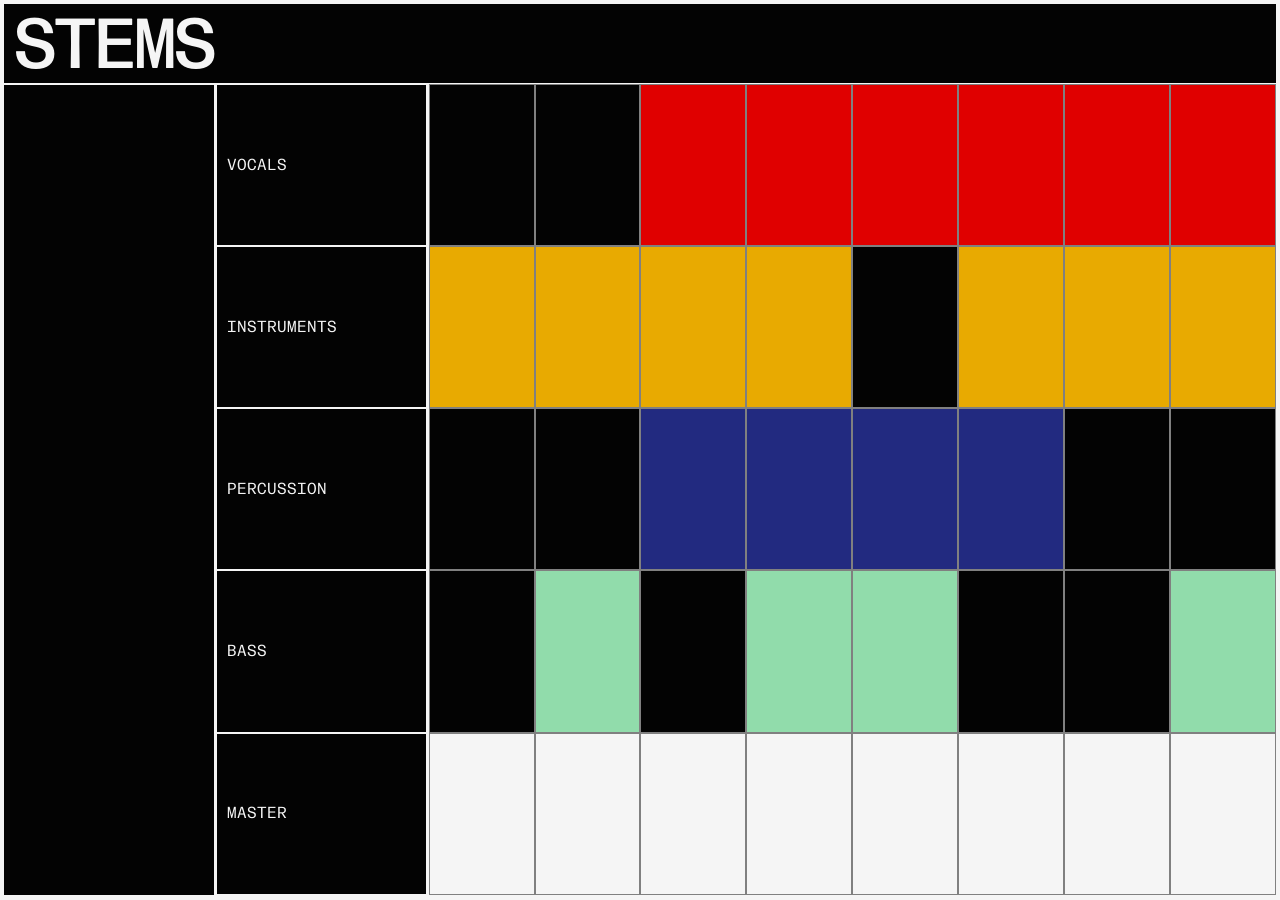
==== index.html @ d7343135 "Update and rename home.html to index.html" ====
<!DOCTYPE html>
<html lang="en">
    <head>
        <title>STEMS</title>
        <link rel="stylesheet" href="stylehome.css">
    </head>
    <body>
        <div class="grid">
            <div class="head">
                <div class="home"><span><a href="index.html">STEMS</a></span></div>
            </div>
            <div class="plugins"></div>
            <div class="tracks">
                <div class="VOC"><a href="vocals.html">VOCALS</a></div>
                <div class="INS"><a href="instruments.html">INSTRUMENTS</a></div>
                <div class="PER">PERCUSSION</div>
                <div class="BAS">BASS</div>
                <div class="MAS">MASTER</div>
            </div>
            <div class="regions">
                <div class="r1"></div>
                <div class="r2"></div>
                <div class="r3"></div>
                <div class="r4"></div>
                <div class="r5"></div>
                <div class="r6"></div>
                <div class="r7"></div>
                <div class="r8"></div>
                <div class="r9"></div>
                <div class="r10"></div>
                <div class="r11"></div>
                <div class="r12"></div>
                <div class="r13"></div>
                <div class="r14"></div>
                <div class="r15"></div>
                <div class="r16"></div>
                <div class="r17"></div>
                <div class="r18"></div>
                <div class="r19"></div>
                <div class="r20"></div>
                <div class="r21"></div>
                <div class="r22"></div>
                <div class="r23"></div>
                <div class="r24"></div>
                <div class="r25"></div>
                <div class="r26"></div>
                <div class="r27"></div>
                <div class="r28"></div>
                <div class="r29"></div>
                <div class="r30"></div>
                <div class="r31"></div>
                <div class="r32"></div>
                <div class="r33"></div>
                <div class="r34"></div>
                <div class="r35"></div>
                <div class="r36"></div>
                <div class="r37"></div>
                <div class="r38"></div>
                <div class="r39"></div>
                <div class="r40"></div>
            </div>
        </div>
    </body>
</html>
---- stylehome.css ----
body {
    background-color: whitesmoke;
    color: whitesmoke;
    font-family: "Mono Regular";
    margin: 1px;
    overflow: hidden;
}
@font-face {
  font-family: 'Mono Medium';
  src: url('FormaDJRMono-Medium-Testing.otf') format('opentype');
  font-style: normal;
}
@font-face {
  font-family: 'Mono Regular';
  src: url('FormaDJRMono-Regular-Testing.otf') format('opentype');
  font-style: normal;
}
.grid {
    display: grid;
    background-color:#030303;
    grid-template-columns: repeat(6, 1fr);
    grid-template-rows: 80px 1fr;
    grid-column-gap: 0px;
    grid-row-gap: 0px;
    border: 2px solid whitesmoke; 
    height: 99.2vh;
}
a:link, a:visited, a:hover, a:active {
  text-decoration: none;
  color: inherit;
}
.head {
    border: 1px solid whitesmoke;
    height: 80px;
    color: whitesmoke;
    grid-column: 1 / 10;
    font-family: 'Mono Medium';
    font-size: 53pt;
    letter-spacing: -2px;
    padding-left: 10px;
    align-content: center;
}
.home span:hover {
    color:#e8aa01;
    user-select: none;
}
.plugins {
    border: 1px solid whitesmoke;
    height: 1fr;
    grid-row: 2 / 13
}
.tracks {
    border: 1px solid whitesmoke;
    height: 1fr;
    grid-area: 2 / 2 / 13 / 3;
}
.tracks {
    display: grid;
    grid-template-rows: repeat(5, 1fr);
    user-select: none;
}
    .VOC {
        border: 1px solid whitesmoke;
        align-content: center;
        padding-left: 10px;
    }
    .INS {
        border: 1px solid whitesmoke;
        align-content: center;
        padding-left: 10px;
    }
    .PER {
        border: 1px solid whitesmoke;
        align-content: center;
        padding-left: 10px;
    }
    .BAS {
        border: 1px solid whitesmoke;
        align-content: center;
        padding-left: 10px;
    }
    .MAS {
        border: 1px solid whitesmoke;
        align-content: center;
        padding-left: 10px;
    }
.regions {
    border: 1px solid whitesmoke;
    height: 1fr;
    grid-area: 2 / 3 / 13 / 7
}
.regions {
    display: grid;
    grid-template-columns: repeat(8, 1fr);
    grid-template-rows: repeat(5, 1fr);
}
    .r1 {
        border: 1px solid grey;
    }
    .r2 {
        border: 1px solid grey;
    }
    .r3 {
        border: 1px solid grey;
        background-color: #E00000;
    }
    .r4 {
        border: 1px solid grey;
        background-color: #E00000;
    }
    .r5 {
        border: 1px solid grey;
        background-color: #E00000;
    }
    .r6 {
        border: 1px solid grey;
        background-color: #E00000;
    }
    .r7 {
        border: 1px solid grey;
        background-color: #E00000;
    }
    .r8 {
        border: 1px solid grey;
        background-color: #E00000;
    }
    .r9 {
        border: 1px solid grey;
        background-color: #e8aa01;
    }
    .r10 {
        border: 1px solid grey;
        background-color: #e8aa01;
    }
    .r11 {
        border: 1px solid grey;
        background-color: #e8aa01;
    }
    .r12 {
        border: 1px solid grey;
        background-color: #e8aa01;
    }
    .r13 {
        border: 1px solid grey;
    }
    .r14 {
        border: 1px solid grey;
        background-color: #e8aa01;
    }
    .r15 {
        border: 1px solid grey;
        background-color: #e8aa01;
    }
    .r16 {
        border: 1px solid grey;
        background-color: #e8aa01;
    }
    .r17 {
        border: 1px solid grey;
    }
    .r18 {
        border: 1px solid grey;
    }
    .r19 {
        border: 1px solid grey;
        background-color: #222A80;
    }
    .r20 {
        border: 1px solid grey;
        background-color: #222A80;
    }
    .r21 {
        border: 1px solid grey;
        background-color: #222A80;
    }
    .r22 {
        border: 1px solid grey;
        background-color: #222A80;
    }
    .r23 {
        border: 1px solid grey;
    }
    .r24 {
        border: 1px solid grey;
    }
    .r25 {
        border: 1px solid grey;
    }
    .r26 {
        border: 1px solid grey;
        background-color: #91DCAB;
    }
    .r27 {
        border: 1px solid grey;
    }
    .r28 {
        border: 1px solid grey;
        background-color: #91DCAB;
    }
    .r29 {
        border: 1px solid grey;
        background-color: #91DCAB;
    }
    .r30 {
        border: 1px solid grey;
    }
    .r31 {
        border: 1px solid grey;
    }
    .r32 {
        border: 1px solid grey;
        background-color: #91DCAB;
    }
    .r33 {
        border: 1px solid grey;
        background-color: whitesmoke;
    }
    .r34 {
        border: 1px solid grey;
        background-color: whitesmoke;
    }
    .r35 {
        border: 1px solid grey;
        background-color: whitesmoke;
    }
    .r36 {
        border: 1px solid grey;
        background-color: whitesmoke;
    }
    .r37 {
        border: 1px solid grey;
        background-color: whitesmoke;
    }
    .r38 {
        border: 1px solid grey;
        background-color: whitesmoke;
    }
    .r39 {
        border: 1px solid grey;
        background-color: whitesmoke;
    }
    .r40 {
        border: 1px solid grey;
        background-color: whitesmoke;
    }
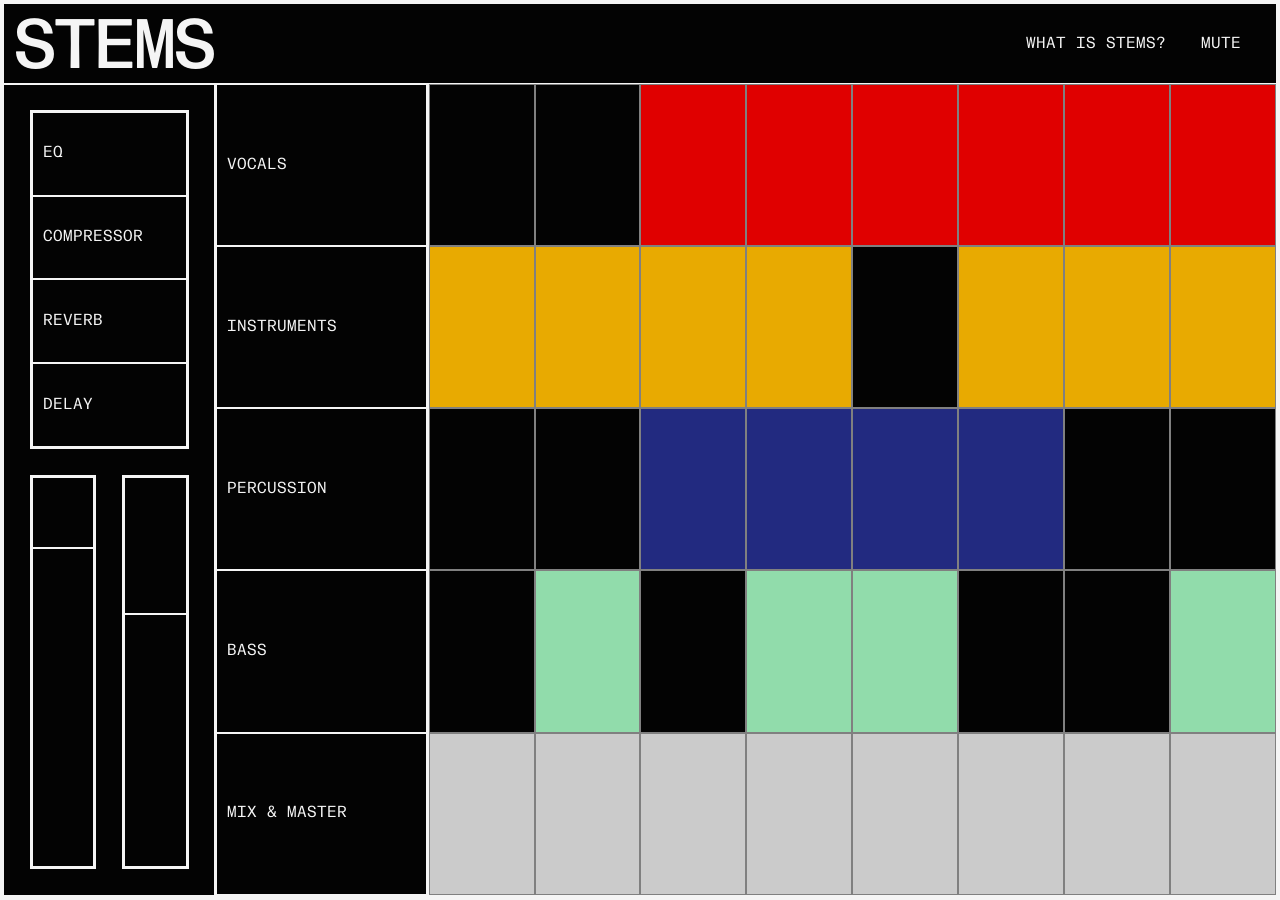
==== commit 2c3613a9: "Add files via upload" ====
--- a/index.html
+++ b/index.html
@@ -2,63 +2,274 @@
 <html lang="en">
     <head>
         <title>STEMS</title>
+        <meta name="viewport" content="width=device-width, initial-scale=1.0">
         <link rel="stylesheet" href="stylehome.css">
+        <link rel="icon" type="image/png" href="illustrations/favicon.png">
     </head>
     <body>
+        <!-- MODAL -->
+        <div id="jsmodal" class="modal">
+            <div class="modal-content">
+                <h1>STEMS</h1>
+                <br>
+                <h2>WHAT IS MUSIC PRODUCTION?</h2>
+                <p>Producing music is the process of bringing a song idea to fruition. It involves writing, composing, recording, arranging, editing, mixing, and mastering. A music producer uses a software called a DAW (Digital Audio Workstation) like Logic Pro or Pro Tools, along with a number of instruments and plugins, real and virtual, to go from a voice memos demo to a polished, distribution-ready track.</p>
+                <br>
+                <h2>AND STEMS?</h2>
+                <p>STEMS aims to help make music production just a little more accessible, providing creators with important knowledge and powerful tools at no barrier of entry.</p>
+                <br>
+                <h2>WHO MADE THIS THING?</h2>
+                <p>This site was thought up, designed, created, coded, (basically everything) by this guy named Linus Belanger who has literally never coded anything in his life. Linus is currently a Graphic Design major at OCAD University — which is why the site looks and feels so damn good. Linus is also a hobby music producer and a member of the up-and-coming experimental pop band "highspeedcrash."</p>
+                <br>
+                <h2>HOW DO I USE IT?</h2>
+                <p>STEMS operates as a web-based archive of free music production resources. The site is arranged like a DAW to help beginners become acquainted with the environment. All the recorded material exists in the large grid on the right, the plugins in the panel on the left, and mixing/mastering at the bottom. Simply click any of the sections to learn more and access the tools.</p>
+                <br>
+                <h3>HAPPY CREATING AND REMEMBER:<br> IF IT SOUNDS GOOD, IT'S RIGHT.</h3>
+                <br>
+            </div>
+        <!-- GRID -->
+        </div>
         <div class="grid">
             <div class="head">
-                <div class="home"><span><a href="index.html">STEMS</a></span></div>
-            </div>
-            <div class="plugins"></div>
+                <div class="home dfHover"><span><a href="index.html" title="This will take you home, but you're already here">STEMS</a></span></div>
+                <div class="links">
+                    <span><a id="jsabout" class="about dfHover" title="It's pretty simple really">WHAT IS STEMS?</a></span>
+                    <span><div id="mute" title="Too much sound for you?">MUTE</div></span>
+                </div>
+            </div>
+            <!-- PLUGINS -->
+            <div class="plugins-panel">
+                <div class="plugins-list">
+                    <a class="eq dfHover" href="eq.html" title="Photoshop Levels and Curves but for sound">EQ</a>
+                    <a class="compressor dfHover" href="compressor.html" title="Compressor? I hardly know her">COMP&shy;<wbr>RESSOR</a>
+                    <a class="reverb dfHover" href="reverb.html" title="I think we need some space">REVERB</a>
+                    <a class="delay dfHover" href="delay.html" title="Echo ᴱᶜʰᵒ  ᴱᶜʰᵒ">DELAY</a>
+                </div>
+                <div class="meters1">
+                    <div class="m1"></div>
+                    <div class="m2 dfHover" title="Visual volume slider (I'm not experienced enough to make this do anything)"></div>
+                </div>
+                <div class="meters2">
+                    <div class="m3"></div>
+                    <div class="m4 dfHover" title="Visual volume slider (I'm not experienced enough to make this do anything)"></div>
+                </div>
+            </div>
+            <!-- TRACKS -->
             <div class="tracks">
-                <div class="VOC"><a href="vocals.html">VOCALS</a></div>
-                <div class="INS"><a href="instruments.html">INSTRUMENTS</a></div>
-                <div class="PER">PERCUSSION</div>
-                <div class="BAS">BASS</div>
-                <div class="MAS">MASTER</div>
-            </div>
+                <div class="VOC"><span class="VOCtext vcHover"><a href="vocals.html" title="All the voice bits">VOCALS</a></span></div>
+                <div class="INS"><span class="INStext inHover"><a href="instruments.html" title="Basically everything melodic">INSTRU&shy;<wbr>MENTS</a></span></div>
+                <div class="PER"><span class="PERtext pcHover"><a href="percussion.html" title="You know, drums and stuff">PERCUS&shy;<wbr>SION</a></span></div>
+                <div class="BAS"><span class="BAStext bsHover"><a href="bass.html" title="Subwoofer things">BASS</a></span></div>
+                <div class="MAS"><span class="MAStext dfHover"><a href="master.html" title="Nerdy audio engineering">MIX & MASTER</a></span></div>
+            </div>
+            <!-- REGIONS -->
             <div class="regions">
                 <div class="r1"></div>
                 <div class="r2"></div>
-                <div class="r3"></div>
-                <div class="r4"></div>
-                <div class="r5"></div>
-                <div class="r6"></div>
-                <div class="r7"></div>
-                <div class="r8"></div>
-                <div class="r9"></div>
-                <div class="r10"></div>
-                <div class="r11"></div>
-                <div class="r12"></div>
+                <a href="vocals.html" class="r3 vcHover">
+                    <img class="vocals-image" src="illustrations/vocals.png">
+                </a>
+                <a href="vocals.html" class="r4 vcHover">
+                    <img class="vocals-image" src="illustrations/vocals.png">
+                </a>
+                <a href="vocals.html" class="r5 vcHover">
+                    <img class="vocals-image" src="illustrations/vocals.png">
+                </a>
+                <a href="vocals.html" class="r6 vcHover">
+                    <img class="vocals-image" src="illustrations/vocals.png">
+                </a>
+                <a href="vocals.html" class="r7 vcHover">
+                    <img class="vocals-image" src="illustrations/vocals.png">
+                </a>
+                <a href="vocals.html" class="r8 vcHover">
+                    <img class="vocals-image" src="illustrations/vocals.png">
+                </a>
+                <a href="instruments.html" class="r9 inHover">
+                    <img class="instruments-image" src="illustrations/instruments.png">
+                </a>
+                <a href="instruments.html" class="r10 inHover">
+                    <img class="instruments-image" src="illustrations/instruments.png">
+                </a>
+                <a href="instruments.html" class="r11 inHover">
+                    <img class="instruments-image" src="illustrations/instruments.png">
+                </a>
+                <a href="instruments.html" class="r12 inHover">
+                    <img class="instruments-image" src="illustrations/instruments.png">
+                </a>
                 <div class="r13"></div>
-                <div class="r14"></div>
-                <div class="r15"></div>
-                <div class="r16"></div>
+                <a href="instruments.html" class="r14 inHover">
+                    <img class="instruments-image" src="illustrations/instruments.png">
+                </a>
+                <a href="instruments.html" class="r15 inHover">
+                    <img class="instruments-image" src="illustrations/instruments.png">
+                </a>
+                <a href="instruments.html" class="r16 inHover">
+                    <img class="instruments-image" src="illustrations/instruments.png">
+                </a>
                 <div class="r17"></div>
                 <div class="r18"></div>
-                <div class="r19"></div>
-                <div class="r20"></div>
-                <div class="r21"></div>
-                <div class="r22"></div>
+                <a href="percussion.html" class="r19 pcHover">
+                    <img class="percussion-image" src="illustrations/percussion.png">
+                </a>
+                <a href="percussion.html" class="r20 pcHover">
+                    <img class="percussion-image" src="illustrations/percussion.png">
+                </a>
+                <a href="percussion.html" class="r21 pcHover">
+                    <img class="percussion-image" src="illustrations/percussion.png">
+                </a>
+                <a href="percussion.html" class="r22 pcHover">
+                    <img class="percussion-image" src="illustrations/percussion.png">
+                </a>
                 <div class="r23"></div>
                 <div class="r24"></div>
                 <div class="r25"></div>
-                <div class="r26"></div>
+                <a href="bass.html" class="r26 bsHover">
+                    <img class="bass-image" src="illustrations/bass.png">
+                </a>
                 <div class="r27"></div>
-                <div class="r28"></div>
-                <div class="r29"></div>
+                <a href="bass.html" class="r28 bsHover">
+                    <img class="bass-image" src="illustrations/bass.png">
+                </a>
+                <a href="bass.html" class="r29 bsHover">
+                    <img class="bass-image" src="illustrations/bass.png">
+                </a>
                 <div class="r30"></div>
                 <div class="r31"></div>
-                <div class="r32"></div>
-                <div class="r33"></div>
-                <div class="r34"></div>
-                <div class="r35"></div>
-                <div class="r36"></div>
-                <div class="r37"></div>
-                <div class="r38"></div>
-                <div class="r39"></div>
-                <div class="r40"></div>
+                <a href="bass.html" class="r32 bsHover">
+                    <img class="bass-image" src="illustrations/bass.png">
+                </a>
+                <a href="master.html" class="r33 dfHover">
+                    <img class="master-image" src="illustrations/master.png">
+                </a>
+                <a href="master.html" class="r34 dfHover">
+                    <img class="master-image" src="illustrations/master.png">
+                </a>
+                <a href="master.html" class="r35 dfHover">
+                    <img class="master-image" src="illustrations/master.png">
+                </a>
+                <a href="master.html" class="r36 dfHover">
+                    <img class="master-image" src="illustrations/master.png">
+                </a>
+                <a href="master.html" class="r37 dfHover">
+                    <img class="master-image" src="illustrations/master.png">
+                </a>
+                <a href="master.html" class="r38 dfHover">
+                    <img class="master-image" src="illustrations/master.png">
+                </a>
+                <a href="master.html" class="r39 dfHover">
+                    <img class="master-image" src="illustrations/master.png">
+                </a>
+                <a href="master.html" class="r40 dfHover">
+                    <img class="master-image" src="illustrations/master.png">
+                </a>
             </div>
         </div>
+        <!-- AUDIO -->
+        <audio id="defaultSound" preload="auto">
+            <source src="sfx/default.mp3" type="audio/mp3">
+            Your browser does not support the audio element.
+        </audio>
+        <audio id="vocalsSound" preload="auto">
+            <source src="sfx/vocals.mp3" type="audio/mp3">
+            Your browser does not support the audio element.
+        </audio>
+        <audio id="instrumentsSound" preload="auto">
+            <source src="sfx/instruments.mp3" type="audio/mp3">
+            Your browser does not support the audio element.
+        </audio>
+        <audio id="percussionSound" preload="auto">
+            <source src="sfx/percussion.mp3" type="audio/mp3">
+            Your browser does not support the audio element.
+        </audio>
+        <audio id="bassSound" preload="auto">
+            <source src="sfx/bass.mp3" type="audio/mp3">
+            Your browser does not support the audio element.
+        </audio>
+        <!-- JAVASCRIPT -->
+        <script>
+            var modal = document.getElementById("jsmodal");
+            var btn = document.getElementById("jsabout");
+            btn.onclick = function() {
+            modal.style.display = "block";
+            }
+            window.onclick = function(event) {
+            if (event.target == modal) {
+                modal.style.display = "none";
+            }
+            }
+        </script>
+        <script>
+            const triggerElements1 = document.querySelectorAll('.dfHover');
+            const defaultSound = document.getElementById('defaultSound');
+
+            triggerElements1.forEach(element => {
+                element.addEventListener('mouseenter', () => {
+                    defaultSound.pause();
+                    defaultSound.currentTime = 0;
+                    defaultSound.play();
+                });
+            });
+        </script>
+        <script>
+            const triggerElements2 = document.querySelectorAll('.vcHover');
+            const vocalsSound = document.getElementById('vocalsSound');
+
+            triggerElements2.forEach(element => {
+                element.addEventListener('mouseenter', () => {
+                    vocalsSound.pause();
+                    vocalsSound.currentTime = 0;
+                    vocalsSound.play();
+                });
+            });
+        </script>
+        <script>
+            const triggerElements3 = document.querySelectorAll('.inHover');
+            const instrumentsSound = document.getElementById('instrumentsSound');
+
+            triggerElements3.forEach(element => {
+                element.addEventListener('mouseenter', () => {
+                    instrumentsSound.pause();
+                    instrumentsSound.currentTime = 0;
+                    instrumentsSound.play();
+                });
+            });
+        </script>
+        <script>
+            const triggerElements4 = document.querySelectorAll('.pcHover');
+            const percussionSound = document.getElementById('percussionSound');
+
+            triggerElements4.forEach(element => {
+                element.addEventListener('mouseenter', () => {
+                    percussionSound.pause();
+                    percussionSound.currentTime = 0;
+                    percussionSound.play();
+                });
+            });
+        </script>
+        <script>
+            const triggerElements5 = document.querySelectorAll('.bsHover');
+            const bassSound = document.getElementById('bassSound');
+
+            triggerElements5.forEach(element => {
+                element.addEventListener('mouseenter', () => {
+                    bassSound.pause();
+                    bassSound.currentTime = 0;
+                    bassSound.play();
+                });
+            });
+        </script>
+        <script>
+            const mute = document.getElementById('mute');
+            let isMuted = false;
+
+            mute.addEventListener('click', () => {
+                isMuted = !isMuted;
+
+                document.querySelectorAll('audio').forEach(audio => {
+                    audio.muted = isMuted;
+                });
+                mute.textContent = isMuted ? "UNMUTE" : "MUTE";
+            });
+        </script>
     </body>
-</html>
+</html>
--- a/stylehome.css
+++ b/stylehome.css
@@ -1,10 +1,19 @@
+/* GLOBAL */
+
+html {
+    font-family: "Mono Regular";
+    font-size: 12pt;
+    line-height: 14pt;
+}
 body {
     background-color: whitesmoke;
     color: whitesmoke;
-    font-family: "Mono Regular";
     margin: 1px;
     overflow: hidden;
 }
+
+/* FONTS */
+
 @font-face {
   font-family: 'Mono Medium';
   src: url('FormaDJRMono-Medium-Testing.otf') format('opentype');
@@ -15,6 +24,90 @@
   src: url('FormaDJRMono-Regular-Testing.otf') format('opentype');
   font-style: normal;
 }
+@font-face {
+  font-family: 'Sans Text';
+  src: url('FormaDJRText-Regular-Testing.otf') format('opentype');
+  font-style: normal;
+  font-feature-settings: "ss03";
+}
+
+/* ANIMATIONS */
+
+@-webkit-keyframes animateslide {
+  from {transform: translateY(100%)}
+  to {transform: translateY(0%)}
+}
+@keyframes animateslide {
+  from {transform: translateY(100%)}
+  to {transform: translateY(0%)}
+}
+@-webkit-keyframes animatefade {
+  from {opacity:0}
+  to {opacity:1}
+}
+@keyframes animatefade {
+  from {opacity:0}
+  to {opacity:1}
+}
+
+/* MODAL */
+
+.modal {
+  display: none;
+  position: fixed;
+  z-index: 1;
+  left: 0;
+  top: 0;
+  width: 100%;
+  height: 100%;
+  overflow-y: auto;
+  background-color: #0303033c;
+  backdrop-filter: blur(5px);
+}
+.modal-content {
+  background-color: whitesmoke;
+  color: #030303;
+  font-family: "Sans Text";
+  font-size: 1.2rem;
+  line-height: 1.4rem;
+  letter-spacing: 0.2pt;
+  margin: 10% auto;
+  padding: 20px;
+  padding-right: 40px;
+  width: 60%;
+  user-select: none;
+  -webkit-animation-name: animatefade, animateslide;
+  -webkit-animation-duration: 0.2s;
+  animation-name: animatefade, animateslide;
+  animation-duration: 0.4s;
+  animation-timing-function: ease;
+}
+
+/* TEXT */
+
+h1 {
+    font-family: "Mono Medium";
+    font-size: 4.4rem;
+    line-height: 1.2rem;
+    letter-spacing: -2px;
+}
+h2 {
+    font-family: "Mono Medium";
+    font-size: 1.5rem;
+}
+h3 {
+    font-family: "Mono Medium";
+    font-size: 1.2rem;
+}
+p {
+    font-size: 15pt;
+    line-height: 17pt;
+    letter-spacing: 0.03em;
+    margin-left: 40px;
+}
+
+/* CONTENT */
+
 .grid {
     display: grid;
     background-color:#030303;
@@ -28,27 +121,167 @@
 a:link, a:visited, a:hover, a:active {
   text-decoration: none;
   color: inherit;
-}
+  transition: color 0.2s ease;
+}
+
+/* HEADER */
+
 .head {
     border: 1px solid whitesmoke;
     height: 80px;
     color: whitesmoke;
     grid-column: 1 / 10;
+    padding-left: 10px;
+    align-items: center;
+    user-select: none;
+    display: flex;
+    justify-content: space-between;
+}
+.home {
     font-family: 'Mono Medium';
-    font-size: 53pt;
+    font-size: 4.37rem;
     letter-spacing: -2px;
-    padding-left: 10px;
-    align-content: center;
+    padding-top: 6px;
 }
 .home span:hover {
     color:#e8aa01;
     user-select: none;
 }
-.plugins {
+.about {
+    align-content: center;
+    margin-right: 35px;
+    cursor: help;
+}
+.about:hover {
+    font-family: "Mono Medium";
+    color:#91DCAB;
+}
+.links {
+    display: flex;
+    justify-content: space-between;
+}
+#mute {
+    cursor: not-allowed;
+    align-content: center;
+    margin-right: 35px;
+}
+#mute:hover {
+    font-family: "Mono Medium";
+    color: #E00000;
+}
+
+/* PLUGINS */
+
+.plugins-panel {
+    display: grid;
+    grid-template-rows: repeat(2 1fr);
+    grid-template-columns: repeat(2 1fr);
     border: 1px solid whitesmoke;
     height: 1fr;
-    grid-row: 2 / 13
-}
+}
+.plugins-list {
+    grid-area: 1 / 1 / 2 / 3;
+    display: grid;
+    grid-template-rows: repeat(4, 1fr);
+    border: 2px solid whitesmoke;
+    margin: 2vw;
+    user-select: none;
+}
+    .eq {
+        border: 1px solid whitesmoke;
+        align-content: center;
+        padding: 10px;
+        cursor: zoom-in;
+        background-color: inherit;
+    }
+    .eq:hover {
+        background-color: #E00000;
+        transition: background-color 0.2s ease;
+    }
+    .compressor {
+        border: 1px solid whitesmoke;
+        align-content: center;
+        padding: 10px;
+        padding: 10px;
+        cursor: zoom-in;
+        background-color: inherit;
+    }
+    .compressor:hover {
+        background-color: #e8aa01;
+        transition: background-color 0.2s ease;
+    }
+    .reverb {
+        border: 1px solid whitesmoke;
+        align-content: center;
+        padding: 10px;
+        cursor: zoom-in;
+        background-color: inherit;
+    }
+    .reverb:hover {
+        background-color: #222A80;
+        transition: background-color 0.2s ease;
+    }
+    .delay {
+        border: 1px solid whitesmoke;
+        align-content: center;
+        padding: 10px;
+        cursor: zoom-in;
+        background-color: inherit;
+    }
+    .delay:hover {
+        background-color: #91DCAB;
+        transition: background-color 0.2s ease;
+    }
+.meters1 {
+    grid-area: 2 / 1 / 4 / 2;
+    display: grid;
+    border: 2px solid whitesmoke;
+    margin: 2vw;
+    margin-top: 0;
+    user-select: none;
+}
+    .m1 {
+        grid-row: 1 / 2;
+        border: 1px solid whitesmoke;
+        padding: 10px;
+    }
+    .m2 {
+        grid-row: 2 / 8;
+        border: 1px solid whitesmoke;
+        padding: 10px;
+    }
+    .m2:hover {
+        background-color: #E00000;
+        transition: background-color 0.2s ease;
+        cursor: row-resize;
+    }
+.meters2 {
+    grid-area: 2 / 2 / 4 / 2;
+    display: grid;
+    border: 2px solid whitesmoke;
+    margin: 2vw;
+    margin-left: 0;
+    margin-top: 0;
+    user-select: none;
+}
+    .m3 {
+        grid-row: 1 / 2;
+        border: 1px solid whitesmoke;
+        padding: 10px;
+    }
+    .m4 {
+        grid-row: 2 / 4;
+        border: 1px solid whitesmoke;
+        padding: 10px;
+    }
+    .m4:hover {
+        background-color: #e8aa01;
+        transition: background-color 0.2s ease;
+        cursor: row-resize;
+    }
+
+/* TRACKS */
+
 .tracks {
     border: 1px solid whitesmoke;
     height: 1fr;
@@ -64,30 +297,56 @@
         align-content: center;
         padding-left: 10px;
     }
+    .VOCtext:hover {
+        font-family: "Mono Medium";
+        color: #E00000;
+    }
     .INS {
         border: 1px solid whitesmoke;
         align-content: center;
         padding-left: 10px;
+        padding-right: 10px;
+    }
+    .INStext:hover {
+        font-family: "Mono Medium";
+        color: #e8aa01;
     }
     .PER {
         border: 1px solid whitesmoke;
         align-content: center;
         padding-left: 10px;
+        padding-right: 10px;
+    }
+    .PERtext:hover {
+        font-family: "Mono Medium";
+        color: #222A80;
     }
     .BAS {
         border: 1px solid whitesmoke;
         align-content: center;
         padding-left: 10px;
     }
+    .BAStext:hover {
+        font-family: "Mono Medium";
+        color: #91DCAB;
+    }
     .MAS {
         border: 1px solid whitesmoke;
         align-content: center;
         padding-left: 10px;
-    }
+        padding-right: 10px;
+    }
+    .MAStext:hover {
+        font-family: "Mono Medium";
+        color: #cbcbcb;
+    }
+
+/* REGIONS */
+
 .regions {
     border: 1px solid whitesmoke;
     height: 1fr;
-    grid-area: 2 / 3 / 13 / 7
+    grid-area: 2 / 3 / 13 / 7;
 }
 .regions {
     display: grid;
@@ -96,150 +355,275 @@
 }
     .r1 {
         border: 1px solid grey;
+        overflow: hidden;
     }
     .r2 {
         border: 1px solid grey;
+        overflow: hidden;
     }
     .r3 {
         border: 1px solid grey;
         background-color: #E00000;
+        overflow: hidden;
     }
     .r4 {
         border: 1px solid grey;
         background-color: #E00000;
+        overflow: hidden;
     }
     .r5 {
         border: 1px solid grey;
         background-color: #E00000;
+        overflow: hidden;
     }
     .r6 {
         border: 1px solid grey;
         background-color: #E00000;
+        overflow: hidden;
     }
     .r7 {
         border: 1px solid grey;
         background-color: #E00000;
+        overflow: hidden;
     }
     .r8 {
         border: 1px solid grey;
         background-color: #E00000;
+        overflow: hidden;
     }
     .r9 {
         border: 1px solid grey;
         background-color: #e8aa01;
+        overflow: hidden;
     }
     .r10 {
         border: 1px solid grey;
         background-color: #e8aa01;
+        overflow: hidden;
     }
     .r11 {
         border: 1px solid grey;
         background-color: #e8aa01;
+        overflow: hidden;
     }
     .r12 {
         border: 1px solid grey;
         background-color: #e8aa01;
+        overflow: hidden;
     }
     .r13 {
         border: 1px solid grey;
+        overflow: hidden;
     }
     .r14 {
         border: 1px solid grey;
         background-color: #e8aa01;
+        overflow: hidden;
     }
     .r15 {
         border: 1px solid grey;
         background-color: #e8aa01;
+        overflow: hidden;
     }
     .r16 {
         border: 1px solid grey;
         background-color: #e8aa01;
+        overflow: hidden;
     }
     .r17 {
         border: 1px solid grey;
+        overflow: hidden;
     }
     .r18 {
         border: 1px solid grey;
+        overflow: hidden;
     }
     .r19 {
         border: 1px solid grey;
         background-color: #222A80;
+        overflow: hidden;
     }
     .r20 {
         border: 1px solid grey;
         background-color: #222A80;
+        overflow: hidden;
     }
     .r21 {
         border: 1px solid grey;
         background-color: #222A80;
+        overflow: hidden;
     }
     .r22 {
         border: 1px solid grey;
         background-color: #222A80;
+        overflow: hidden;
     }
     .r23 {
         border: 1px solid grey;
+        overflow: hidden;
     }
     .r24 {
         border: 1px solid grey;
+        overflow: hidden;
     }
     .r25 {
         border: 1px solid grey;
+        overflow: hidden;
     }
     .r26 {
         border: 1px solid grey;
         background-color: #91DCAB;
+        overflow: hidden;
     }
     .r27 {
         border: 1px solid grey;
+        overflow: hidden;
     }
     .r28 {
         border: 1px solid grey;
         background-color: #91DCAB;
+        overflow: hidden;
     }
     .r29 {
         border: 1px solid grey;
         background-color: #91DCAB;
+        overflow: hidden;
     }
     .r30 {
         border: 1px solid grey;
+        overflow: hidden;
     }
     .r31 {
         border: 1px solid grey;
+        overflow: hidden;
     }
     .r32 {
         border: 1px solid grey;
         background-color: #91DCAB;
+        overflow: hidden;
     }
     .r33 {
         border: 1px solid grey;
-        background-color: whitesmoke;
+        background-color: #cbcbcb;
+        overflow: hidden;
     }
     .r34 {
         border: 1px solid grey;
-        background-color: whitesmoke;
+        background-color: #cbcbcb;
+        overflow: hidden;
     }
     .r35 {
         border: 1px solid grey;
-        background-color: whitesmoke;
+        background-color: #cbcbcb;
+        overflow: hidden;
     }
     .r36 {
         border: 1px solid grey;
-        background-color: whitesmoke;
+        background-color: #cbcbcb;
+        overflow: hidden;
     }
     .r37 {
         border: 1px solid grey;
-        background-color: whitesmoke;
+        background-color: #cbcbcb;
+        overflow: hidden;
     }
     .r38 {
         border: 1px solid grey;
-        background-color: whitesmoke;
+        background-color: #cbcbcb;
+        overflow: hidden;
     }
     .r39 {
         border: 1px solid grey;
-        background-color: whitesmoke;
+        background-color: #cbcbcb;
+        overflow: hidden;
     }
     .r40 {
         border: 1px solid grey;
-        background-color: whitesmoke;
-    }+        background-color: #cbcbcb;
+        overflow: hidden;
+    }
+.instruments-image {
+    width: 100%;
+    height: 100%;
+    object-fit: cover;
+    opacity: 0;
+    transition: opacity 0.2s ease;
+    cursor:zoom-in;
+}
+.regions:hover .instruments-image:hover {
+    opacity: 1;
+}
+.vocals-image {
+    width: 100%;
+    height: 100%;
+    object-fit: cover;
+    opacity: 0;
+    transition: opacity 0.2s ease;
+    cursor:zoom-in;
+}
+.regions:hover .vocals-image:hover {
+    opacity: 1;
+}
+.percussion-image {
+    width: 100%;
+    height: 100%;
+    object-fit: cover;
+    opacity: 0;
+    transition: opacity 0.2s ease;
+    cursor:zoom-in;
+}
+.regions:hover .percussion-image:hover {
+    opacity: 1;
+}
+.bass-image {
+    width: 100%;
+    height: 100%;
+    object-fit: cover;
+    opacity: 0;
+    transition: opacity 0.2s ease;
+    cursor:zoom-in;
+}
+.regions:hover .bass-image:hover {
+    opacity: 1;
+}
+.master-image {
+    width: 100%;
+    height: 100%;
+    object-fit: cover;
+    opacity: 0;
+    transition: opacity 0.2s ease;
+    cursor:zoom-in;
+}
+.regions:hover .master-image:hover {
+    opacity: 1;
+}
+
+/* MEDIA QUERIES */
+
+@media (max-width: 800px) {
+    .r1, .r2, .r3, .r5, .r6, .r7, .r8, .r9, .r10, .r11, .r13, .r14, .r15, .r16, .r17, .r18, .r19, .r21, .r22, .r23, .r24, .r25, .r26, .r27, .r29, .r30, .r31, .r32, .r33, .r34, .r35, .r37, .r38, .r39, .r40 {
+        display: none;
+    }
+    .about {
+        margin-right: 4vw;
+    }
+    .plugins-panel {
+        grid-area: 2 / 1 / 13 / 3;
+    }
+    .tracks {
+        grid-area: 2 / 3 / 13 / 5
+    }
+    .regions {
+        grid-area: 2 / 5 / 13 / 7;
+        grid-template-columns: 1fr;
+    }
+    .vocals-image, .instruments-image, .percussion-image, .bass-image, .master-image {
+        opacity: 1;
+    }
+    .home {
+        padding-right: 20px;
+    }
+    #mute {
+        display: none;
+    }
+}
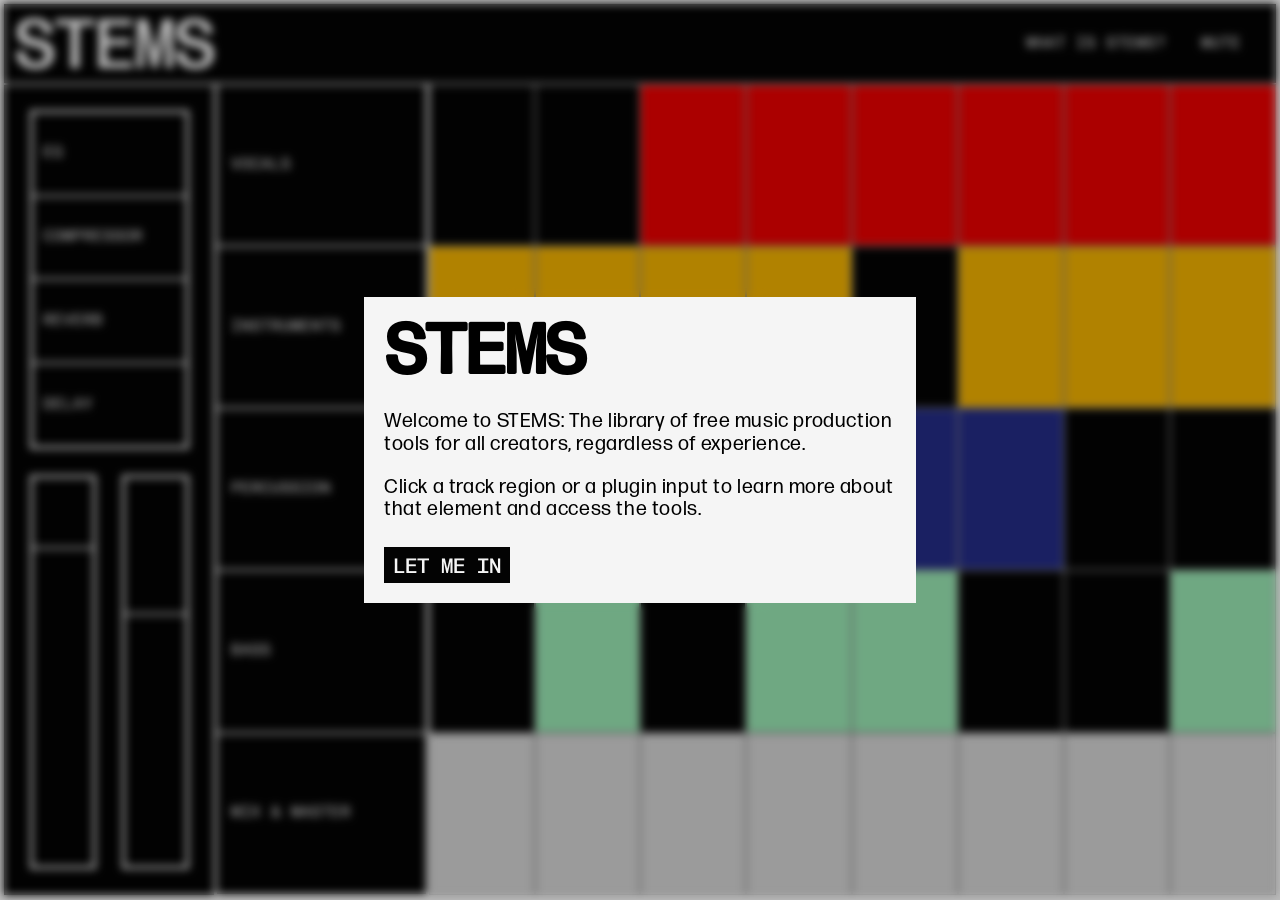
==== commit 3edd4b02: "Add files via upload" ====
--- a/index.html
+++ b/index.html
@@ -7,24 +7,35 @@
         <link rel="icon" type="image/png" href="illustrations/favicon.png">
     </head>
     <body>
+        <!-- START -->
+        <dialog id="startModal">
+            <div class="start-content">
+                <h1>STEMS</h1>
+                <p>Welcome to STEMS: The library of free music production tools for all creators, regardless of experience.</p>
+                <p>Click a track region or a plugin input to learn more about that element and access the tools.</p>
+                <button id="start-close">LET ME IN</button>
+            </div>
+        </dialog>
         <!-- MODAL -->
         <div id="jsmodal" class="modal">
             <div class="modal-content">
-                <h1>STEMS</h1>
-                <br>
-                <h2>WHAT IS MUSIC PRODUCTION?</h2>
-                <p>Producing music is the process of bringing a song idea to fruition. It involves writing, composing, recording, arranging, editing, mixing, and mastering. A music producer uses a software called a DAW (Digital Audio Workstation) like Logic Pro or Pro Tools, along with a number of instruments and plugins, real and virtual, to go from a voice memos demo to a polished, distribution-ready track.</p>
+                <div class="modal-header">
+                    <h1>STEMS</h1>
+                    <div class="close dfHover"><span><a href="index.html" title="Leaving so soon?">&times</a></span></div>
+                </div>
+                <h2 id="abouttext">WHAT IS MUSIC PRODUCTION?</h2>
+                <p class="modal-text">Producing music is the process of bringing a song idea to fruition. It involves writing, composing, recording, arranging, editing, mixing, and mastering. A music producer uses a software called a DAW (Digital Audio Workstation) like Logic Pro or Pro Tools, along with a number of instruments and plugins, real and virtual, to go from a voice memos demo to a polished, distribution-ready track.</p>
                 <br>
                 <h2>AND STEMS?</h2>
-                <p>STEMS aims to help make music production just a little more accessible, providing creators with important knowledge and powerful tools at no barrier of entry.</p>
+                <p class="modal-text">STEMS aims to help make music production just a little more accessible, providing creators with important knowledge and powerful tools at no barrier of entry.</p>
+                <br>
+                <h2>HOW DO I USE IT?</h2>
+                <p class="modal-text">STEMS operates as a web-based archive of free music production resources. The site is arranged like a DAW to help beginners become acquainted with the environment. All the recorded material exists in the large grid on the right, the plugins in the panel on the left, and mixing/mastering at the bottom. Simply click any of the sections to learn more and access the tools.</p>
                 <br>
                 <h2>WHO MADE THIS THING?</h2>
-                <p>This site was thought up, designed, created, coded, (basically everything) by this guy named Linus Belanger who has literally never coded anything in his life. Linus is currently a Graphic Design major at OCAD University — which is why the site looks and feels so damn good. Linus is also a hobby music producer and a member of the up-and-coming experimental pop band "highspeedcrash."</p>
-                <br>
-                <h2>HOW DO I USE IT?</h2>
-                <p>STEMS operates as a web-based archive of free music production resources. The site is arranged like a DAW to help beginners become acquainted with the environment. All the recorded material exists in the large grid on the right, the plugins in the panel on the left, and mixing/mastering at the bottom. Simply click any of the sections to learn more and access the tools.</p>
-                <br>
-                <h3>HAPPY CREATING AND REMEMBER:<br> IF IT SOUNDS GOOD, IT'S RIGHT.</h3>
+                <p class="modal-text">This site was thought up, designed, created, coded, (basically everything) by Linus Belanger who has never coded anything in his life. Linus is a self-proclaimed artist and currently a Graphic Design major at OCAD University. Linus is also a hobby music producer and a member of the up-and-coming experimental pop band "<a href="https://open.spotify.com/artist/7tq3DaaPKjemcHZ0dE0M6p?si=uolwnZXOSfCgDctVbKm30w" id="hsc"><u>highspeedcrash.</u></a>"</p>
+                <br>
+                <h3 id="message">HAPPY CREATING AND REMEMBER:<br> IF IT SOUNDS GOOD, IT'S RIGHT.</h3>
                 <br>
             </div>
         <!-- GRID -->
@@ -45,13 +56,13 @@
                     <a class="reverb dfHover" href="reverb.html" title="I think we need some space">REVERB</a>
                     <a class="delay dfHover" href="delay.html" title="Echo ᴱᶜʰᵒ  ᴱᶜʰᵒ">DELAY</a>
                 </div>
-                <div class="meters1">
+                <div class="meters1" title="Visual volume slider (I'm not experienced enough to make this do anything)">
                     <div class="m1"></div>
-                    <div class="m2 dfHover" title="Visual volume slider (I'm not experienced enough to make this do anything)"></div>
-                </div>
-                <div class="meters2">
+                    <div class="m2"></div>
+                </div>
+                <div class="meters2" title="Visual volume slider (I'm not experienced enough to make this do anything)">
                     <div class="m3"></div>
-                    <div class="m4 dfHover" title="Visual volume slider (I'm not experienced enough to make this do anything)"></div>
+                    <div class="m4"></div>
                 </div>
             </div>
             <!-- TRACKS -->
@@ -186,6 +197,20 @@
             Your browser does not support the audio element.
         </audio>
         <!-- JAVASCRIPT -->
+         <!-- JS MODAL -->
+        <script>
+            window.addEventListener('DOMContentLoaded', () => {
+                const modal = document.getElementById('startModal');
+                const closeBtn = document.getElementById('start-close');
+                const isReload = performance.getEntriesByType("navigation")[0].type === 'reload';
+                const isInitialEntry = !sessionStorage.getItem('navigated');
+                if (isInitialEntry || isReload) {
+                    modal.showModal();
+                }
+                sessionStorage.setItem('navigated', 'true');
+                closeBtn.addEventListener('click', () => modal.close());
+            });
+        </script>
         <script>
             var modal = document.getElementById("jsmodal");
             var btn = document.getElementById("jsabout");
@@ -198,6 +223,7 @@
             }
             }
         </script>
+        <!-- JS SOUNDS -->
         <script>
             const triggerElements1 = document.querySelectorAll('.dfHover');
             const defaultSound = document.getElementById('defaultSound');
@@ -259,16 +285,41 @@
             });
         </script>
         <script>
+            // 1. Check if the device has a touch screen
+            const isTouchDevice = window.matchMedia("(pointer: coarse)").matches;
+
+            // 2. Variable to track sound state
+            let soundEnabled = isTouchDevice ? false : true;
+
+            // 3. Function to play sound
+            function playSound(soundEffect) {
+                if (soundEnabled) {
+                    soundEffect.play();
+                } else {
+                    console.log("Sound muted on touch device");
+                }
+            }
+        </script>
+        <!-- JS MUTE -->
+        <script>
             const mute = document.getElementById('mute');
-            let isMuted = false;
+            
+            let isMuted = localStorage.getItem('isMuted') === 'true';
+
+            const updateMuteState = () => {
+                document.querySelectorAll('audio').forEach(audio => {
+                    audio.muted = isMuted;
+                });
+                mute.textContent = isMuted ? "UNMUTE" : "MUTE";
+            };
+
+            updateMuteState();
 
             mute.addEventListener('click', () => {
                 isMuted = !isMuted;
-
-                document.querySelectorAll('audio').forEach(audio => {
-                    audio.muted = isMuted;
-                });
-                mute.textContent = isMuted ? "UNMUTE" : "MUTE";
+                
+                localStorage.setItem('isMuted', isMuted);
+                updateMuteState();
             });
         </script>
     </body>
--- a/stylehome.css
+++ b/stylehome.css
@@ -15,72 +15,147 @@
 /* FONTS */
 
 @font-face {
-  font-family: 'Mono Medium';
-  src: url('FormaDJRMono-Medium-Testing.otf') format('opentype');
-  font-style: normal;
+    font-family: 'Mono Medium';
+    src: url('FormaDJRMono-Medium-Testing.otf') format('opentype');
+    font-style: normal;
 }
 @font-face {
-  font-family: 'Mono Regular';
-  src: url('FormaDJRMono-Regular-Testing.otf') format('opentype');
-  font-style: normal;
+    font-family: 'Mono Regular';
+    src: url('FormaDJRMono-Regular-Testing.otf') format('opentype');
+    font-style: normal;
 }
 @font-face {
-  font-family: 'Sans Text';
-  src: url('FormaDJRText-Regular-Testing.otf') format('opentype');
-  font-style: normal;
-  font-feature-settings: "ss03";
+    font-family: 'Mono Light';
+    src: url('FormaDJRMono-ExtraLight-Testing.otf') format('opentype');
+    font-style: normal;
+}
+@font-face {
+    font-family: 'Sans Text';
+    src: url('FormaDJRText-Regular-Testing.otf') format('opentype');
+    font-style: normal;
+    font-feature-settings: "ss03";
 }
 
 /* ANIMATIONS */
 
 @-webkit-keyframes animateslide {
-  from {transform: translateY(100%)}
-  to {transform: translateY(0%)}
+    from {transform: translateY(100%)}
+    to {transform: translateY(0%)}
 }
 @keyframes animateslide {
-  from {transform: translateY(100%)}
-  to {transform: translateY(0%)}
+    from {transform: translateY(100%)}
+    to {transform: translateY(0%)}
 }
 @-webkit-keyframes animatefade {
-  from {opacity:0}
-  to {opacity:1}
+    from {opacity:0}
+    to {opacity:1}
 }
 @keyframes animatefade {
-  from {opacity:0}
-  to {opacity:1}
+    from {opacity:0}
+    to {opacity:1}
+}
+
+/* START */
+
+#startModal {
+    padding: 20px;
+    padding-top: 0px;
+    border: none;
+    width: 40%;
+    background-color: whitesmoke;
+}
+.start-content {
+    font-family: "Sans Text";
+    font-size: 1.2rem;
+    line-height: 1.4rem;
+    letter-spacing: 0.2pt;
+    user-select: none;
+    padding-left: 0px;
+}
+#startModal::backdrop {
+    background-color: #0303033c;
+    backdrop-filter: blur(4px);
+}
+#start-close {
+    user-select: none;
+    font-family: "Mono Medium";
+    font-size: 1.3rem;
+    color: whitesmoke;
+    background-color: #030303;
+    border: 3px solid #030303;
+    padding-top: 4px;
+    margin-top: 6px;
+    cursor: pointer;
+}
+#start-close:focus {
+    outline: none;
+}
+#start-close:hover {
+    color: #030303;
+    background-color: whitesmoke;
+    border: 3px solid #030303;
 }
 
 /* MODAL */
 
 .modal {
-  display: none;
-  position: fixed;
-  z-index: 1;
-  left: 0;
-  top: 0;
-  width: 100%;
-  height: 100%;
-  overflow-y: auto;
-  background-color: #0303033c;
-  backdrop-filter: blur(5px);
+    display: none;
+    position: fixed;
+    z-index: 1;
+    left: 0;
+    top: 0;
+    width: 100%;
+    height: 100%;
+    overflow-y: auto;
+    background-color: #0303033c;
+    backdrop-filter: blur(4px);
 }
 .modal-content {
-  background-color: whitesmoke;
-  color: #030303;
-  font-family: "Sans Text";
-  font-size: 1.2rem;
-  line-height: 1.4rem;
-  letter-spacing: 0.2pt;
-  margin: 10% auto;
-  padding: 20px;
-  padding-right: 40px;
-  width: 60%;
-  user-select: none;
-  -webkit-animation-name: animatefade, animateslide;
-  -webkit-animation-duration: 0.2s;
-  animation-name: animatefade, animateslide;
-  animation-duration: 0.4s;
-  animation-timing-function: ease;
+    background-color: whitesmoke;
+    color: #030303;
+    font-family: "Sans Text";
+    font-size: 1.2rem;
+    line-height: 1.4rem;
+    letter-spacing: 0.2pt;
+    margin: 10% auto;
+    padding: 20px;
+    padding-right: 60px;
+    padding-left: 40px;
+    width: 60%;
+    user-select: none;
+    -webkit-animation-name: animatefade, animateslide;
+    -webkit-animation-duration: 0.2s;
+    animation-name: animatefade, animateslide;
+    animation-duration: 0.4s;
+    animation-timing-function: ease;
+}
+.modal-header {
+    display: flex;
+    justify-content: space-between;
+}
+.modal-text {
+    margin-left: 40px;
+}
+.close {
+    padding-top: 22px;
+    font-size: 40pt;
+    font-family: 'Mono Light';
+    user-select: none;
+    margin-left: -5px;
+}
+.close span:hover {
+    font-family: 'Mono Regular';
+}
+#abouttext {
+    border-top: 2px solid #030303;
+    padding-top: 20px;
+}
+#message {
+    border-top: 2px solid #030303;
+    padding-top: 20px;
+}
+#hsc:hover {
+    background-color: #e8aa01;
 }
 
 /* TEXT */
@@ -103,7 +178,6 @@
     font-size: 15pt;
     line-height: 17pt;
     letter-spacing: 0.03em;
-    margin-left: 40px;
 }
 
 /* CONTENT */
@@ -250,11 +324,6 @@
         border: 1px solid whitesmoke;
         padding: 10px;
     }
-    .m2:hover {
-        background-color: #E00000;
-        transition: background-color 0.2s ease;
-        cursor: row-resize;
-    }
 .meters2 {
     grid-area: 2 / 2 / 4 / 2;
     display: grid;
@@ -274,11 +343,6 @@
         border: 1px solid whitesmoke;
         padding: 10px;
     }
-    .m4:hover {
-        background-color: #e8aa01;
-        transition: background-color 0.2s ease;
-        cursor: row-resize;
-    }
 
 /* TRACKS */
 
@@ -295,7 +359,7 @@
     .VOC {
         border: 1px solid whitesmoke;
         align-content: center;
-        padding-left: 10px;
+        padding-left: 14px;
     }
     .VOCtext:hover {
         font-family: "Mono Medium";
@@ -304,7 +368,7 @@
     .INS {
         border: 1px solid whitesmoke;
         align-content: center;
-        padding-left: 10px;
+        padding-left: 14px;
         padding-right: 10px;
     }
     .INStext:hover {
@@ -314,7 +378,7 @@
     .PER {
         border: 1px solid whitesmoke;
         align-content: center;
-        padding-left: 10px;
+        padding-left: 14px;
         padding-right: 10px;
     }
     .PERtext:hover {
@@ -324,7 +388,7 @@
     .BAS {
         border: 1px solid whitesmoke;
         align-content: center;
-        padding-left: 10px;
+        padding-left: 14px;
     }
     .BAStext:hover {
         font-family: "Mono Medium";
@@ -333,7 +397,7 @@
     .MAS {
         border: 1px solid whitesmoke;
         align-content: center;
-        padding-left: 10px;
+        padding-left: 14px;
         padding-right: 10px;
     }
     .MAStext:hover {
@@ -604,8 +668,17 @@
     .r1, .r2, .r3, .r5, .r6, .r7, .r8, .r9, .r10, .r11, .r13, .r14, .r15, .r16, .r17, .r18, .r19, .r21, .r22, .r23, .r24, .r25, .r26, .r27, .r29, .r30, .r31, .r32, .r33, .r34, .r35, .r37, .r38, .r39, .r40 {
         display: none;
     }
+    #startModal {
+        width: 80%;
+    }
     .about {
         margin-right: 4vw;
+    }
+    .modal-content {
+        min-width: fit-content;
+        max-width: fit-content;
+        margin-top: 0%;
+        margin-bottom: 0%;
     }
     .plugins-panel {
         grid-area: 2 / 1 / 13 / 3;
